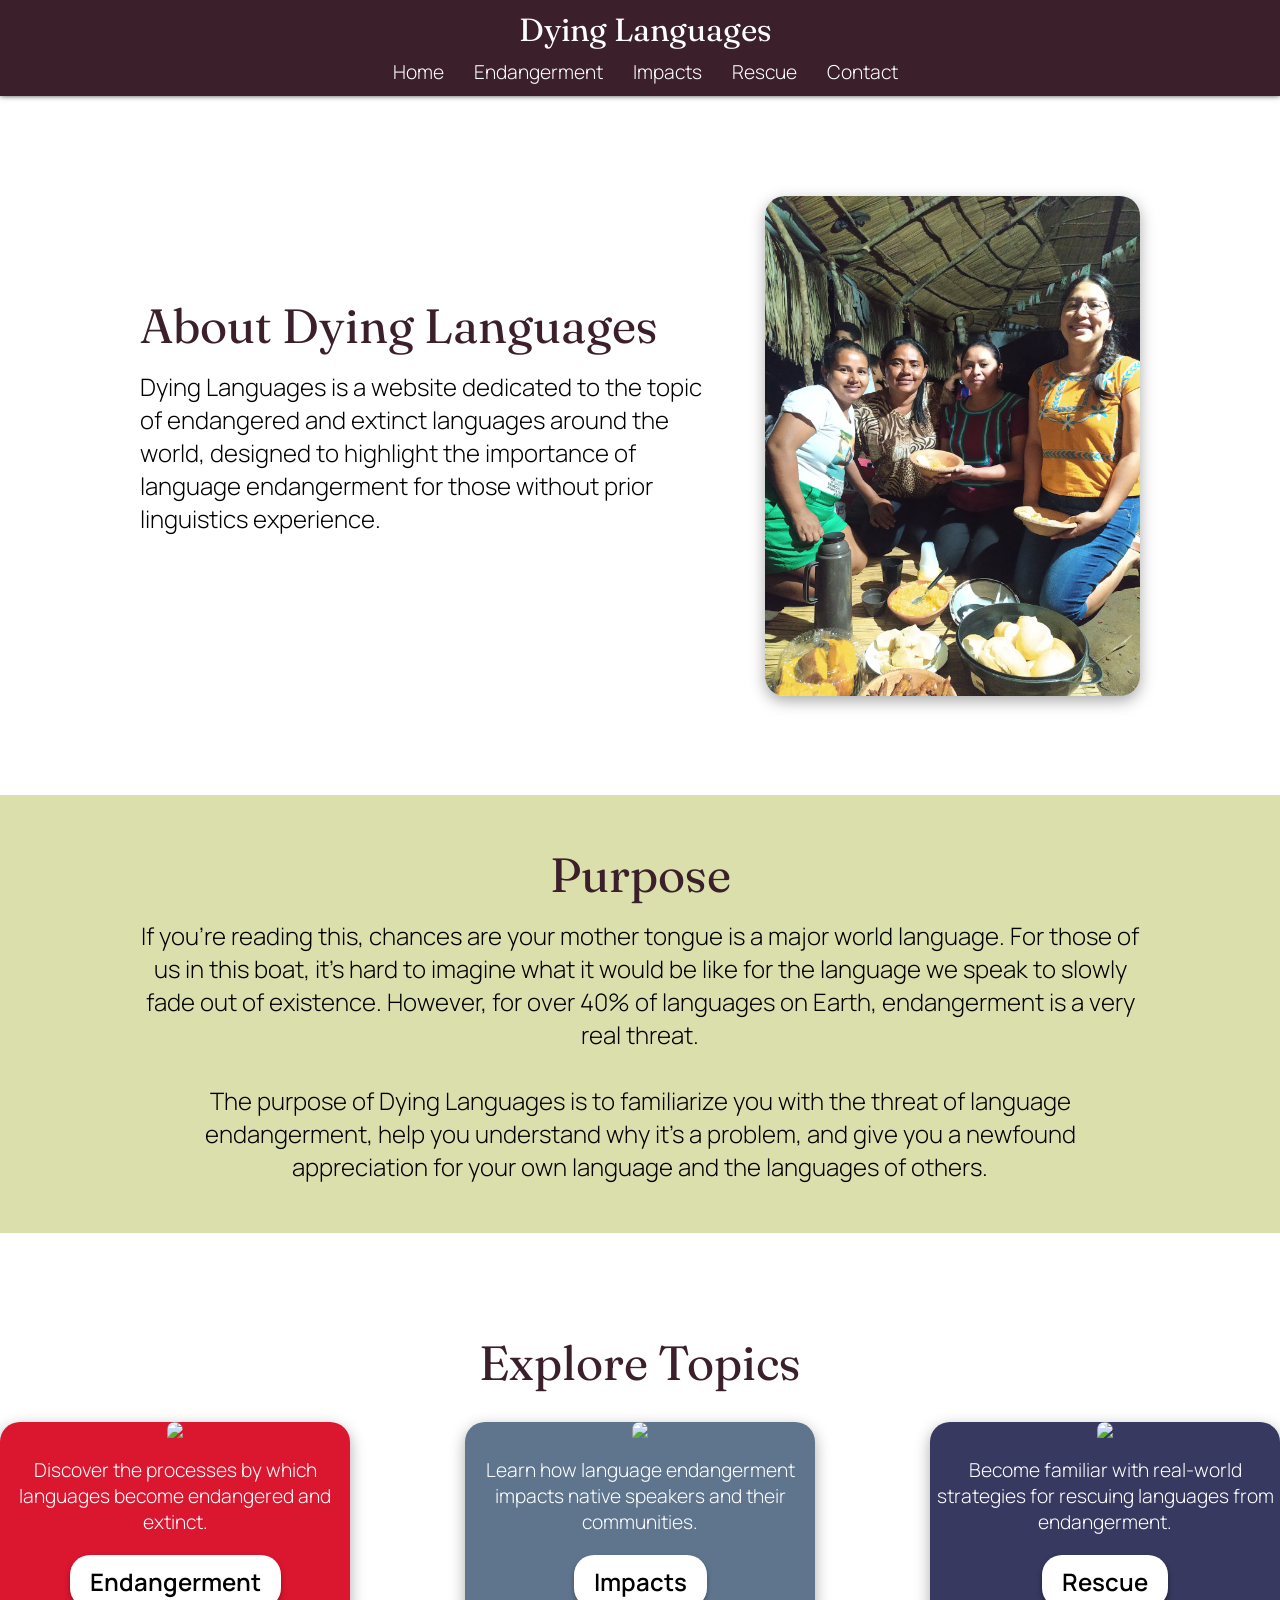
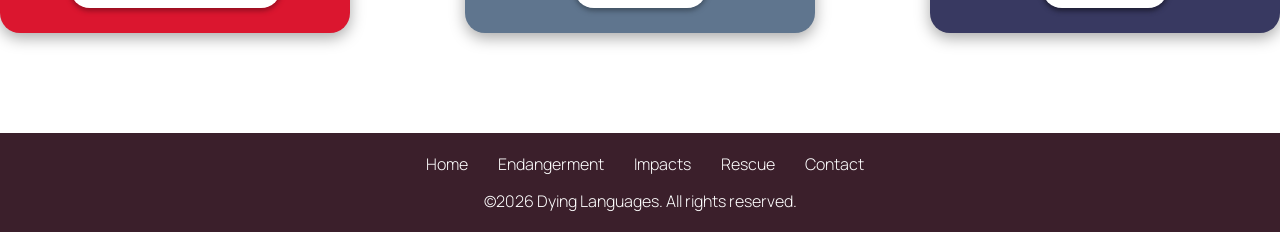
==== Dying Languages/index.html @ 39672749 "Add files via upload" ====
<!DOCTYPE html>
<html lang="en">
<head>
    <meta charset="UTF-8">
    <meta name="viewport" content="width=device-width, initial-scale=1.0">
    <title>Dying Languages</title>
    <link rel="stylesheet" type="text/css" href="style.css">
    <link rel="icon" type="image/x-icon" href="/images/favicon.png">
    <link rel="preconnect" href="https://fonts.googleapis.com">
    <link rel="preconnect" href="https://fonts.gstatic.com" crossorigin>
    <link href="https://fonts.googleapis.com/css2?family=Fraunces:ital,opsz,wght@0,9..144,100..900;1,9..144,100..900&family=Manrope:wght@200..800&display=swap" rel="stylesheet">
</head>

<body>

    <header>

        <h1>Dying Languages</h1>

        <nav>

            <ul>
                <li><a href="index.html">Home</a></li>
                <li><a href="endangerment.html">Endangerment</a></li>
                <li><a href="impacts.html">Impacts</a></li>
                <li><a href="rescue.html">Rescue</a></li>
                <li><a href="contact.html">Contact</a></li>
            </ul>
        
        </nav>

    </header>

    <main>

        <div class="about">
            <img src="images/homehero.jpg">
            <h2>About Dying Languages</h2>
            <p>Dying Languages is a website dedicated to the topic of endangered and extinct languages around the world, designed to highlight the importance of language endangerment for those without prior linguistics experience.</p>
        </div>

        <div class="purpose">
            <h2>Purpose</h2>
            <p>If you're reading this, chances are your mother tongue is a major world language. For those of us in this boat, it's hard to imagine what it would be like for the language we speak to slowly fade out of existence.
                However, for over 40% of languages on Earth, endangerment is a very real threat.<br>
                <br>
                The purpose of Dying Languages is to familiarize you with the threat of language endangerment, help you understand why it's a problem, and give you a newfound
                appreciation for your own language and the languages of others.</p>
        </div>

        <div class="explore">
            <h2>Explore Topics</h2>
        </div>

        <div class="topics">
            <div class="topiccol" id="topiccol1">
                <img src="/images/endangerment.png">
                <p>Discover the processes by which languages become endangered and extinct.</p>
                <a href="endangerment.html" class="topicbutton" id="topicbutton1">Endangerment</a>
            </div>
            <div class="topiccol" id="topiccol2">
                <img src="/images/impacts.png">
                <p>Learn how language endangerment impacts native speakers and their communities.</p>
                <a href="impacts.html" class="topicbutton" id="topicbutton2">Impacts</a>
            </div>
            <div class="topiccol" id="topiccol3">
                <img src="/images/rescue.png">
                <p>Become familiar with real-world strategies for rescuing languages from endangerment.</p>
                <a href="rescue.html" class="topicbutton" id="topicbutton3">Rescue</a>
            </div>
        </div>

    </main>

    <footer>
        <ul>
            <li><a href="index.html">Home</a></li>
            <li><a href="endangerment.html">Endangerment</a></li>
            <li><a href="impacts.html">Impacts</a></li>
            <li><a href="rescue.html">Rescue</a></li>
            <li><a href="contact.html">Contact</a></li>
        </ul>
        <p>&#169;2026 Dying Languages. All rights reserved.</p>
    </footer>

</body>

</html>
---- Dying Languages/style.css ----
* {
    margin: 0;
    padding: 0;
    box-sizing: border-box;
}

body {
    background-color: #FFFFFF;
    margin: 0;
}

header {
    background-color: #3B1F2B;
    color: #FFFFFF;
    margin: 0;
    padding-bottom: 5px;
    position: sticky;
    top: 0;
    box-shadow: 0px -1px 6px #0D070A;
}

h1 {
    font-family: "Fraunces", serif;
    font-optical-sizing: auto;
    font-weight: 400;
    font-style: normal;
    padding: 10px 10px 10px 20px;
    text-align: center;
}

nav {
    font-family: "Manrope", sans-serif;
    font-optical-sizing: auto;
    font-weight: 300;
    font-style: normal;
    font-size: 120%;
    text-align: center;
}

nav ul {
    display: inline-block;
    list-style-type: none;
    overflow: hidden;
    background-color: #3B1F2B;
}

nav li {
    float: left;
}

nav a {
    text-align: center;
    padding: 10px 10px 10px 20px;
    text-decoration: none;
}

nav a:link {
    color: #FFFFFF;
}

nav a:visited {
    color: #FFFFFF;
}

nav a:hover {
    color: #FFFFFF;
}

h2 {
    font-family: "Fraunces", serif;
    font-optical-sizing: auto;
    font-weight: 400;
    font-style: normal;
    font-size: 300%;
    color: #3B1F2B;
}

.about {
    max-width: 1000px;
    margin: 100px auto 260px auto;
    vertical-align: middle;
}

.about img {
    float: right;
    margin-left: 50px;
    max-height: 500px;
    border-radius: 20px;
    box-shadow: 0px 5px 15px #AAAAAA;
}

.about h2 {
    text-align: left;
    padding-top: 100px;
    padding-bottom: 15px;
}

.about p {
    font-family: "Manrope", sans-serif;
    font-optical-sizing: auto;
    font-weight: 300;
    font-style: normal;
    font-size: 150%;
    text-align: left;
}

.purpose {
    margin-bottom: 100px;
    background-color: #DBDFAC;
    padding: 50px 0px;
}

.purpose h2 {
    text-align: center;
    margin-bottom: 15px;
}

.purpose p {
    font-family: "Manrope", sans-serif;
    font-optical-sizing: auto;
    font-weight: 300;
    font-style: normal;
    font-size: 150%;
    text-align: center;
    margin: auto;
    max-width: 1000px;
}

.explore {
    width: 65%;
    margin-left: auto;
    margin-right: auto;
    text-align: center;
}

.topics {
    max-width: 1350px;
    margin-left: auto;
    margin-right: auto;
    margin-top: 30px;
    display: flex;
    justify-content: space-between;
}

.topiccol {
    text-align: center;
    padding-bottom: 35px;
    border-radius: 20px;
    box-shadow: 0px 5px 15px #AAAAAA;    
}

#topiccol1 {
    background-color: #DB162F;
}

#topiccol2 {
    background-color: #5F758E;
}

#topiccol3 {
    background-color: #383961;
}

.topiccol img {
    width: 100%;
    border-top-left-radius: 20px;
    border-top-right-radius: 20px;
}

.topiccol p {
    font-family: "Manrope", sans-serif;
    font-optical-sizing: auto;
    font-weight: 300;
    font-style: normal;
    font-size: 120%;
    max-width: 350px;
    margin: 15px auto 30px auto;
    color: #FFFFFF;
}

.topicbutton {
    font-family: "Manrope", sans-serif;
    font-optical-sizing: auto;
    font-weight: 600;
    font-style: normal;
    font-size: 150%;
    text-decoration: none;
    background-color: #FFFFFF;
    padding: 10px 20px;
    border-radius: 20px;
}

#topicbutton1 {
    box-shadow: 0px 3px 5px #950F21;
}

#topicbutton2 {
    box-shadow: 0px 3px 5px #415162;
}

#topicbutton3 {
    box-shadow: 0px 3px 5px #1E1E34;
}

.topicbutton:link {
    color: #000000;
}

.topicbutton:visited {
    color: #000000;
}

footer {
    background-color: #3B1F2B;
    text-align: center;
    margin-top: 100px;
    padding-top: 20px;
    padding-bottom: 20px;
    font-family: "Manrope", sans-serif;
    font-optical-sizing: auto;
    font-weight: 300;
    font-style: normal;
    text-align: center;
    color: #FFFFFF;
}

footer ul {
    display: inline-block;
    list-style-type: none;
    overflow: hidden;
    background-color: #3B1F2B;
}

footer li {
    float: left;
}

footer a {
    padding: 10px 10px 10px 20px;
    text-decoration: none;
}

footer a:link {
    color: #FFFFFF;
}

footer a:visited {
    color: #FFFFFF;
}

footer a:hover {
    color: #FFFFFF;
}

footer p {
    padding-top: 10px;
}
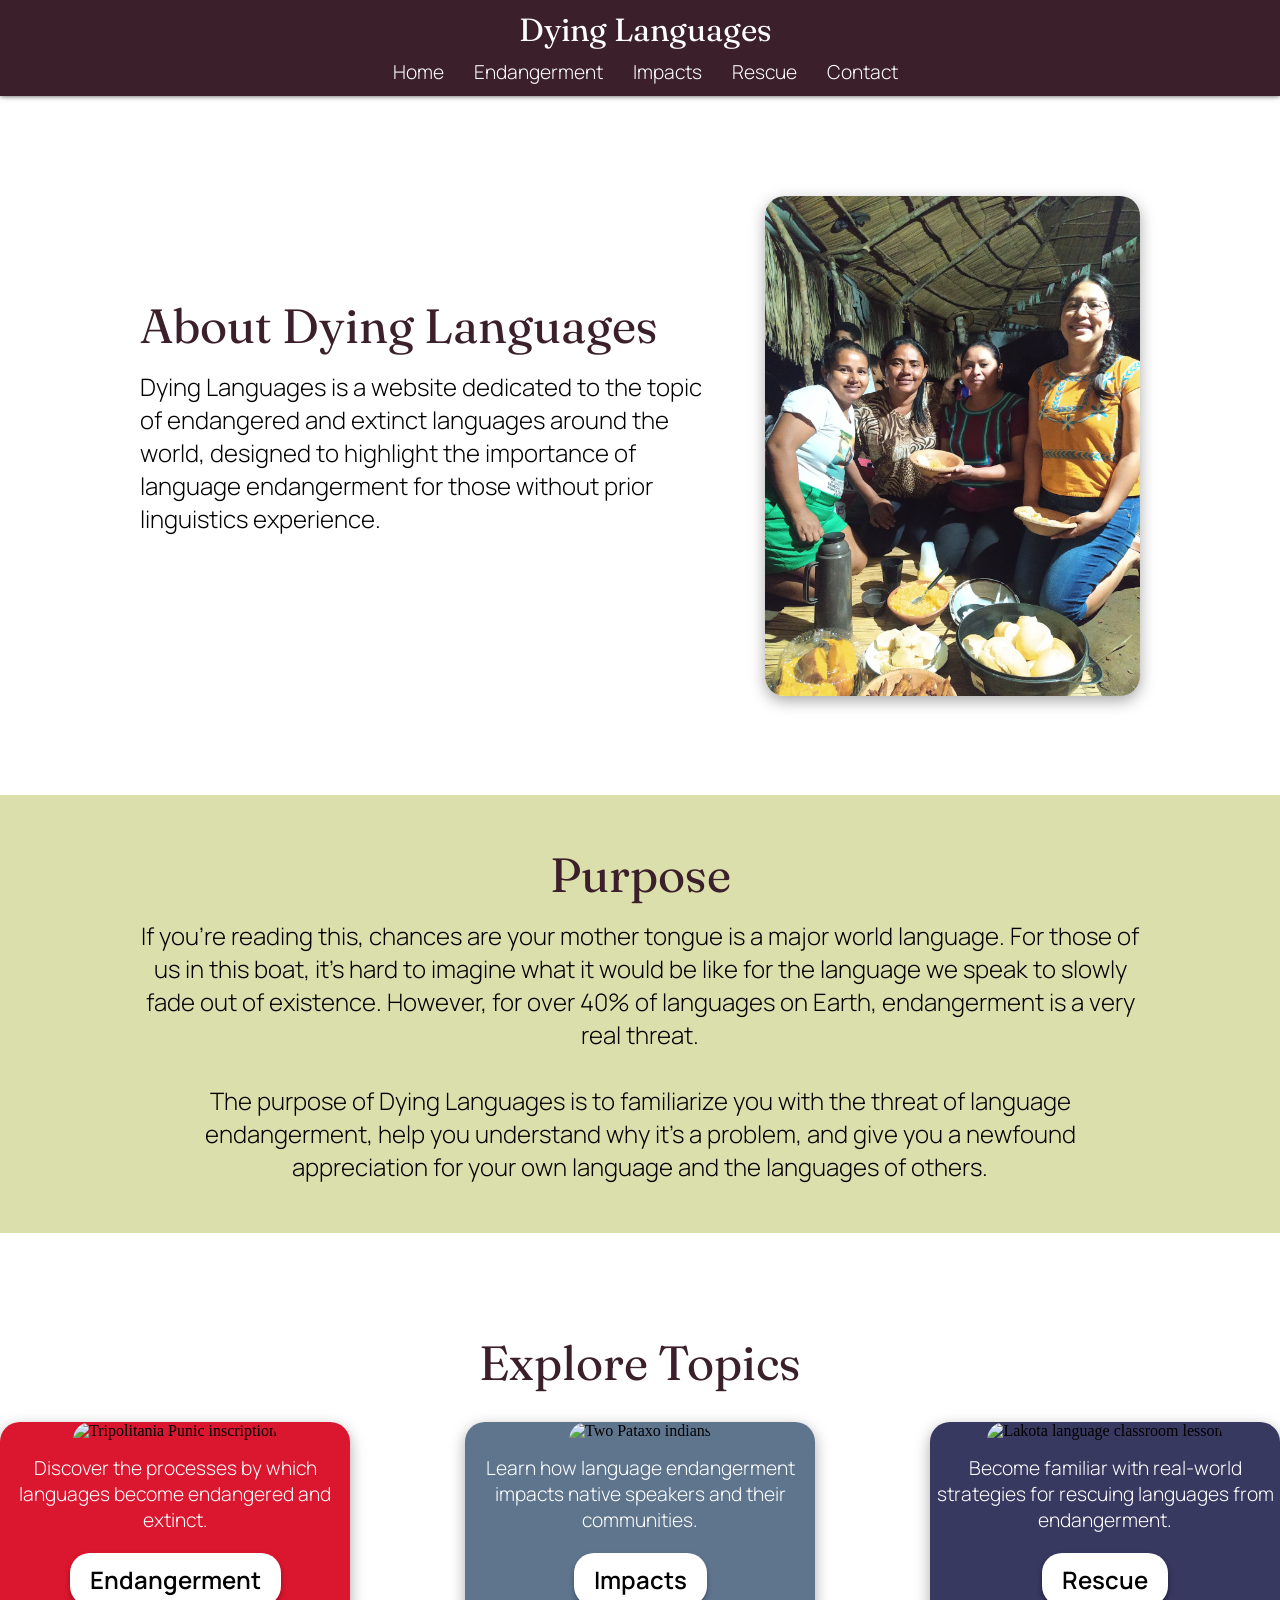
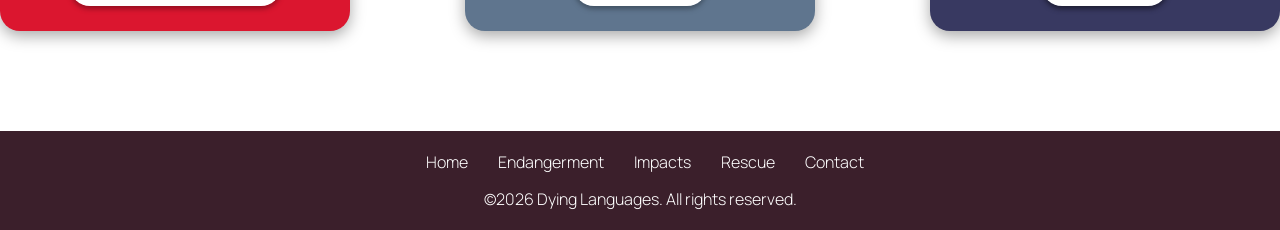
==== commit aa766429: "Add files via upload" ====
--- a/Dying Languages/index.html
+++ b/Dying Languages/index.html
@@ -34,7 +34,7 @@
     <main>
 
         <div class="about">
-            <img src="images/homehero.jpg">
+            <img src="images/homehero.jpg" alt="Kariri language learning group">
             <h2>About Dying Languages</h2>
             <p>Dying Languages is a website dedicated to the topic of endangered and extinct languages around the world, designed to highlight the importance of language endangerment for those without prior linguistics experience.</p>
         </div>
@@ -54,17 +54,17 @@
 
         <div class="topics">
             <div class="topiccol" id="topiccol1">
-                <img src="/images/endangerment.png">
+                <img src="/images/endangerment.png" alt="Tripolitania Punic inscription">
                 <p>Discover the processes by which languages become endangered and extinct.</p>
                 <a href="endangerment.html" class="topicbutton" id="topicbutton1">Endangerment</a>
             </div>
             <div class="topiccol" id="topiccol2">
-                <img src="/images/impacts.png">
+                <img src="/images/impacts.png" alt="Two Pataxo indians">
                 <p>Learn how language endangerment impacts native speakers and their communities.</p>
                 <a href="impacts.html" class="topicbutton" id="topicbutton2">Impacts</a>
             </div>
             <div class="topiccol" id="topiccol3">
-                <img src="/images/rescue.png">
+                <img src="/images/rescue.png" alt="Lakota language classroom lesson">
                 <p>Become familiar with real-world strategies for rescuing languages from endangerment.</p>
                 <a href="rescue.html" class="topicbutton" id="topicbutton3">Rescue</a>
             </div>
